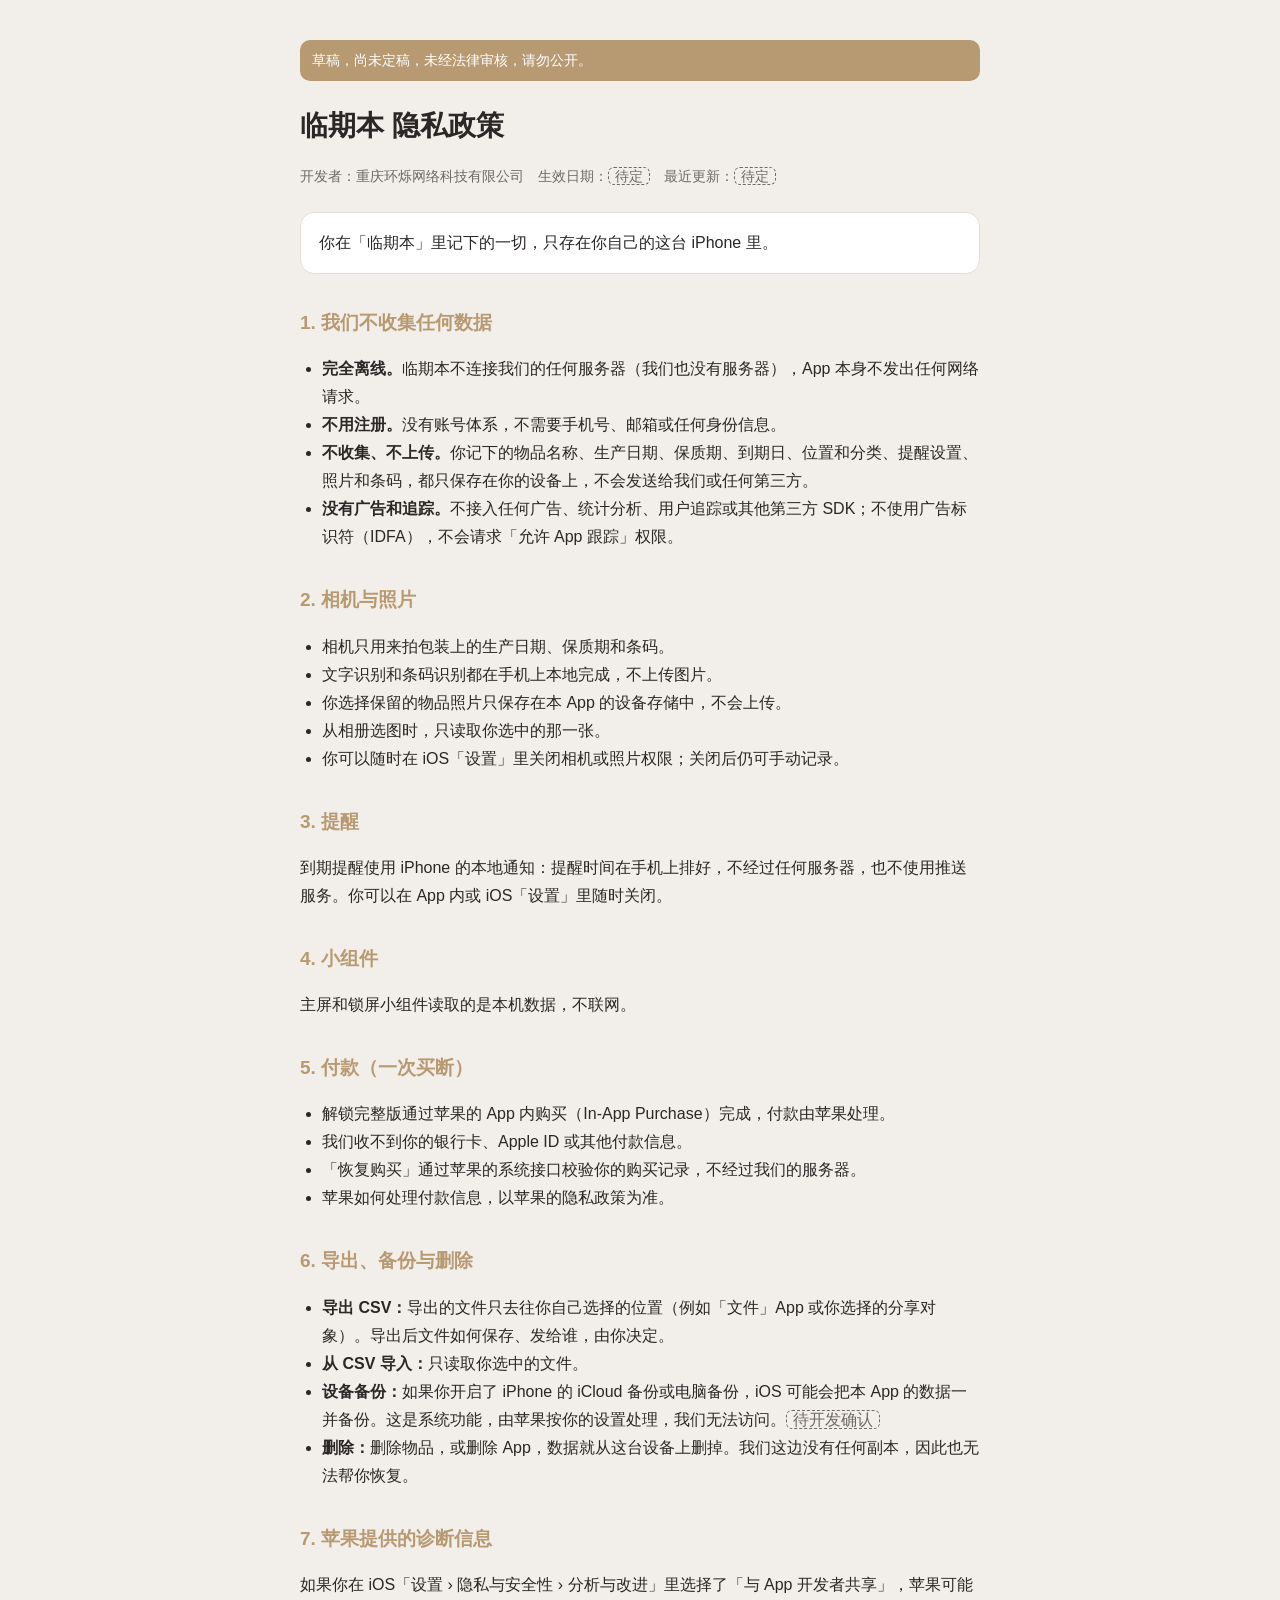
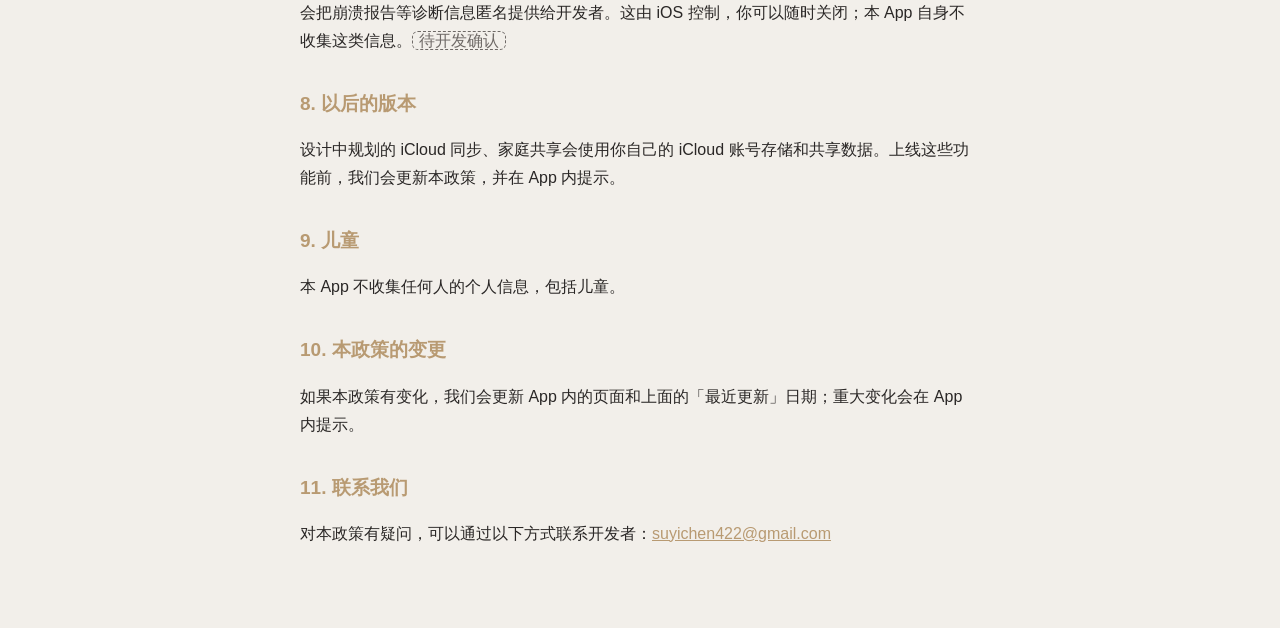
==== index.html @ 1ee403d1 "Draft privacy policy pages (zh/en)" ====
<!doctype html><html lang="zh-CN"><head><meta charset="utf-8"><meta name="viewport" content="width=device-width,initial-scale=1"><title>临期本 隐私政策</title><link rel="stylesheet" href="style.css"></head><body><main>
<a class="lang" href="en/">English</a>
<div class="draft">草稿，尚未定稿，未经法律审核，请勿公开。</div>
<h1>临期本 隐私政策</h1>
<p class="meta">开发者：重庆环烁网络科技有限公司　生效日期：<span class="ph">待定</span>　最近更新：<span class="ph">待定</span></p>
<div class="lead">你在「临期本」里记下的一切，只存在你自己的这台 iPhone 里。</div>
<h2>1. 我们不收集任何数据</h2><ul>
<li><b>完全离线。</b>临期本不连接我们的任何服务器（我们也没有服务器），App 本身不发出任何网络请求。</li>
<li><b>不用注册。</b>没有账号体系，不需要手机号、邮箱或任何身份信息。</li>
<li><b>不收集、不上传。</b>你记下的物品名称、生产日期、保质期、到期日、位置和分类、提醒设置、照片和条码，都只保存在你的设备上，不会发送给我们或任何第三方。</li>
<li><b>没有广告和追踪。</b>不接入任何广告、统计分析、用户追踪或其他第三方 SDK；不使用广告标识符（IDFA），不会请求「允许 App 跟踪」权限。</li></ul>
<h2>2. 相机与照片</h2><ul>
<li>相机只用来拍包装上的生产日期、保质期和条码。</li>
<li>文字识别和条码识别都在手机上本地完成，不上传图片。</li>
<li>你选择保留的物品照片只保存在本 App 的设备存储中，不会上传。</li>
<li>从相册选图时，只读取你选中的那一张。</li>
<li>你可以随时在 iOS「设置」里关闭相机或照片权限；关闭后仍可手动记录。</li></ul>
<h2>3. 提醒</h2><p>到期提醒使用 iPhone 的本地通知：提醒时间在手机上排好，不经过任何服务器，也不使用推送服务。你可以在 App 内或 iOS「设置」里随时关闭。</p>
<h2>4. 小组件</h2><p>主屏和锁屏小组件读取的是本机数据，不联网。</p>
<h2>5. 付款（一次买断）</h2><ul>
<li>解锁完整版通过苹果的 App 内购买（In-App Purchase）完成，付款由苹果处理。</li>
<li>我们收不到你的银行卡、Apple ID 或其他付款信息。</li>
<li>「恢复购买」通过苹果的系统接口校验你的购买记录，不经过我们的服务器。</li>
<li>苹果如何处理付款信息，以苹果的隐私政策为准。</li></ul>
<h2>6. 导出、备份与删除</h2><ul>
<li><b>导出 CSV：</b>导出的文件只去往你自己选择的位置（例如「文件」App 或你选择的分享对象）。导出后文件如何保存、发给谁，由你决定。</li>
<li><b>从 CSV 导入：</b>只读取你选中的文件。</li>
<li><b>设备备份：</b>如果你开启了 iPhone 的 iCloud 备份或电脑备份，iOS 可能会把本 App 的数据一并备份。这是系统功能，由苹果按你的设置处理，我们无法访问。<span class="ph">待开发确认</span></li>
<li><b>删除：</b>删除物品，或删除 App，数据就从这台设备上删掉。我们这边没有任何副本，因此也无法帮你恢复。</li></ul>
<h2>7. 苹果提供的诊断信息</h2><p>如果你在 iOS「设置 › 隐私与安全性 › 分析与改进」里选择了「与 App 开发者共享」，苹果可能会把崩溃报告等诊断信息匿名提供给开发者。这由 iOS 控制，你可以随时关闭；本 App 自身不收集这类信息。<span class="ph">待开发确认</span></p>
<h2>8. 以后的版本</h2><p>设计中规划的 iCloud 同步、家庭共享会使用你自己的 iCloud 账号存储和共享数据。上线这些功能前，我们会更新本政策，并在 App 内提示。</p>
<h2>9. 儿童</h2><p>本 App 不收集任何人的个人信息，包括儿童。</p>
<h2>10. 本政策的变更</h2><p>如果本政策有变化，我们会更新 App 内的页面和上面的「最近更新」日期；重大变化会在 App 内提示。</p>
<h2>11. 联系我们</h2><p>对本政策有疑问，可以通过以下方式联系开发者：<a href="mailto:suyichen422@gmail.com">suyichen422@gmail.com</a></p>
</main></body></html>
---- style.css ----
:root{--bg:#F2EFEA;--fg:#2A2726;--muted:#6E6966;--accent:#B89A72;--card:#FFFFFF;--line:#E2DDD6}
@media (prefers-color-scheme:dark){:root{--bg:#282421;--fg:#ECEDEF;--muted:#9E9A99;--accent:#D9C3A5;--card:#353336;--line:#3E3A38}}
*{box-sizing:border-box}body{margin:0;background:var(--bg);color:var(--fg);font:16px/1.75 -apple-system,BlinkMacSystemFont,"PingFang SC","Helvetica Neue",sans-serif}
main{max-width:720px;margin:0 auto;padding:40px 20px 64px}h1{font-size:28px;margin:0 0 8px}h2{font-size:19px;margin:32px 0 8px;color:var(--accent)}
.meta{color:var(--muted);font-size:14px}.lead{background:var(--card);border:1px solid var(--line);border-radius:14px;padding:16px 18px;margin:24px 0}
.draft{background:#B89A72;color:#fff;padding:8px 12px;border-radius:10px;font-size:14px;margin-bottom:20px}
.ph{border:1px dashed var(--muted);border-radius:6px;padding:0 6px;color:var(--muted)}ul{padding-left:22px}a{color:var(--accent)}.lang{float:right;font-size:14px}
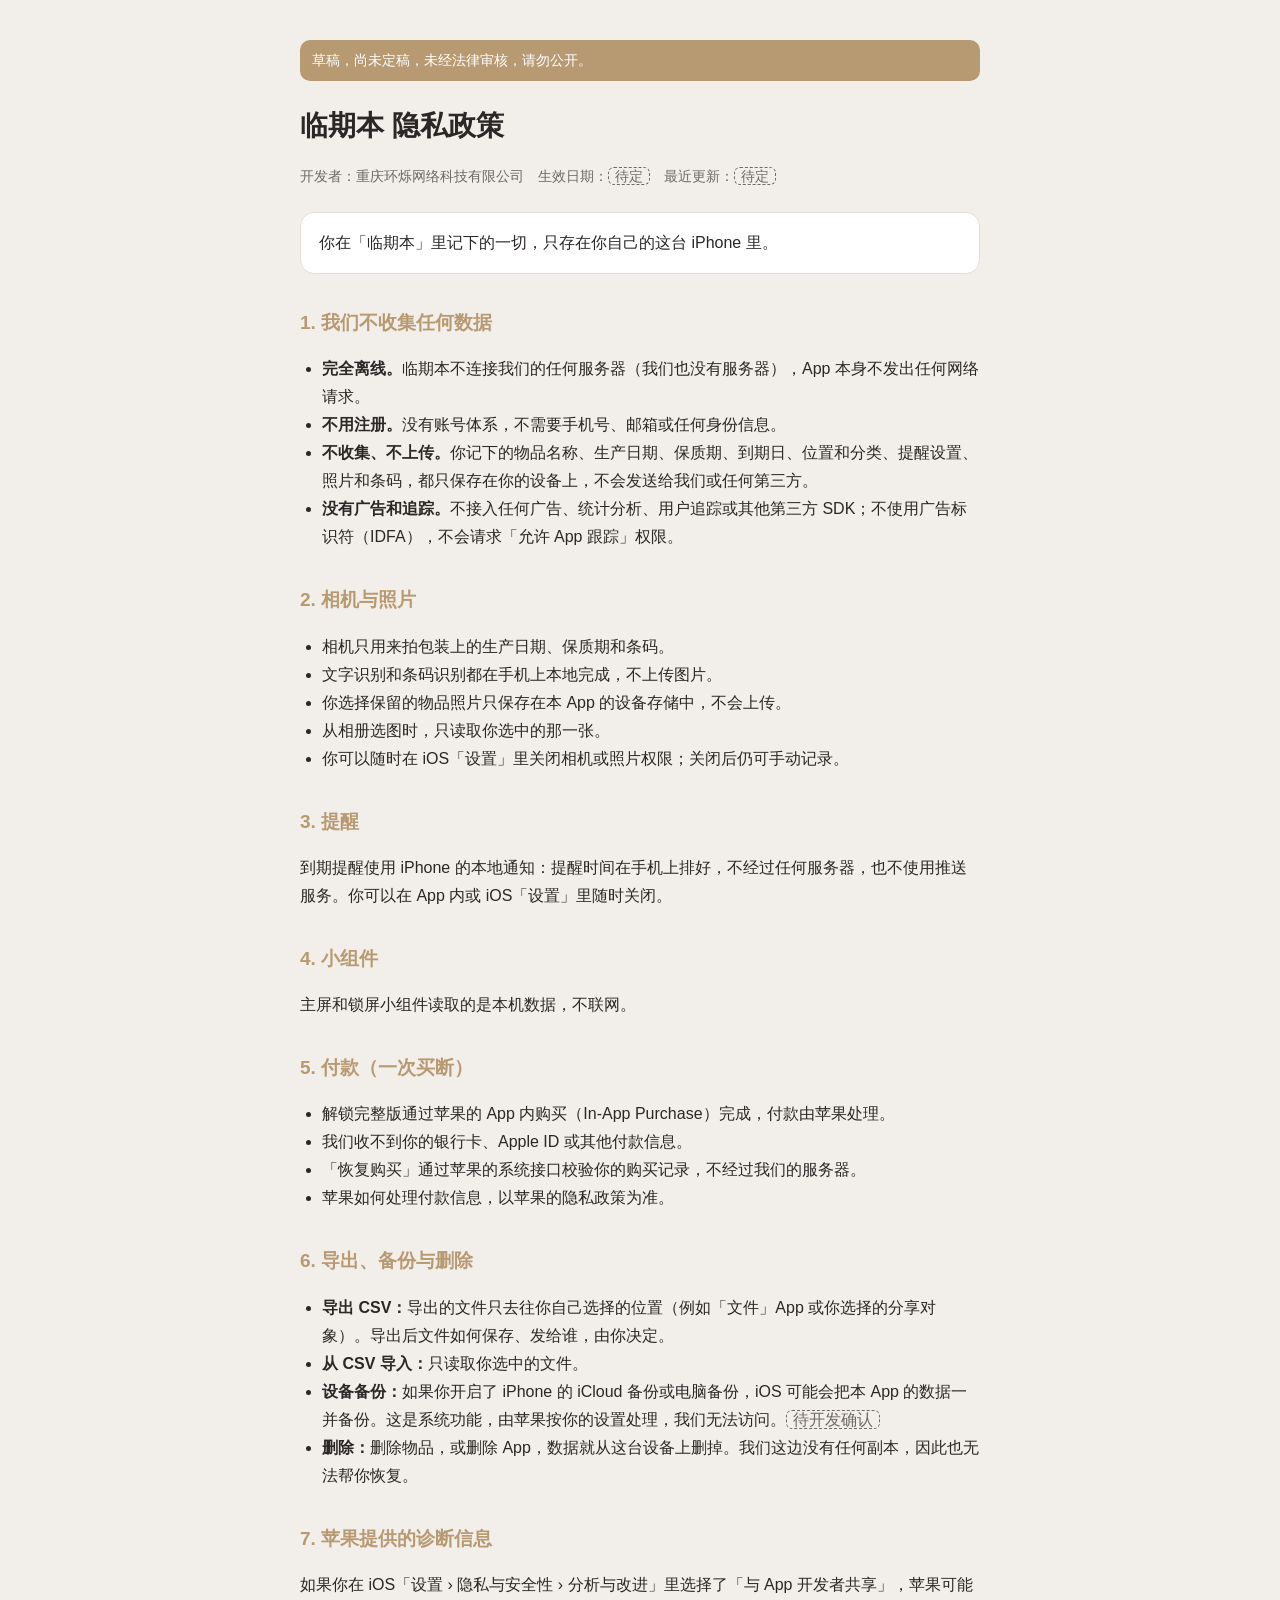
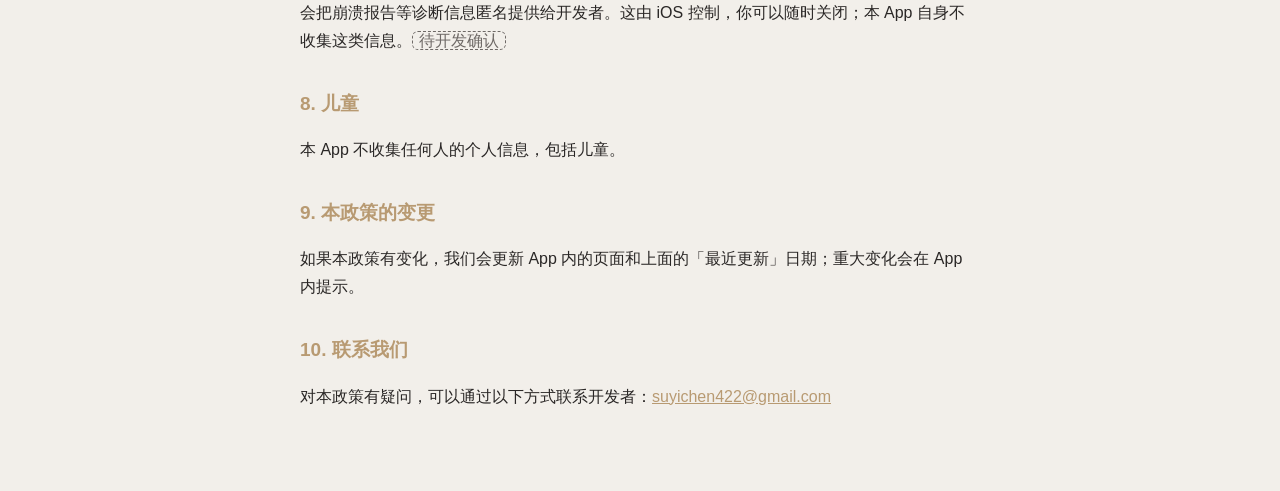
==== commit 7e5e75aa: "Remove planned V2 iCloud sync / Family Sharing section" ====
--- a/index.html
+++ b/index.html
@@ -28,8 +28,7 @@
 <li><b>设备备份：</b>如果你开启了 iPhone 的 iCloud 备份或电脑备份，iOS 可能会把本 App 的数据一并备份。这是系统功能，由苹果按你的设置处理，我们无法访问。<span class="ph">待开发确认</span></li>
 <li><b>删除：</b>删除物品，或删除 App，数据就从这台设备上删掉。我们这边没有任何副本，因此也无法帮你恢复。</li></ul>
 <h2>7. 苹果提供的诊断信息</h2><p>如果你在 iOS「设置 › 隐私与安全性 › 分析与改进」里选择了「与 App 开发者共享」，苹果可能会把崩溃报告等诊断信息匿名提供给开发者。这由 iOS 控制，你可以随时关闭；本 App 自身不收集这类信息。<span class="ph">待开发确认</span></p>
-<h2>8. 以后的版本</h2><p>设计中规划的 iCloud 同步、家庭共享会使用你自己的 iCloud 账号存储和共享数据。上线这些功能前，我们会更新本政策，并在 App 内提示。</p>
-<h2>9. 儿童</h2><p>本 App 不收集任何人的个人信息，包括儿童。</p>
-<h2>10. 本政策的变更</h2><p>如果本政策有变化，我们会更新 App 内的页面和上面的「最近更新」日期；重大变化会在 App 内提示。</p>
-<h2>11. 联系我们</h2><p>对本政策有疑问，可以通过以下方式联系开发者：<a href="mailto:suyichen422@gmail.com">suyichen422@gmail.com</a></p>
+<h2>8. 儿童</h2><p>本 App 不收集任何人的个人信息，包括儿童。</p>
+<h2>9. 本政策的变更</h2><p>如果本政策有变化，我们会更新 App 内的页面和上面的「最近更新」日期；重大变化会在 App 内提示。</p>
+<h2>10. 联系我们</h2><p>对本政策有疑问，可以通过以下方式联系开发者：<a href="mailto:suyichen422@gmail.com">suyichen422@gmail.com</a></p>
 </main></body></html>
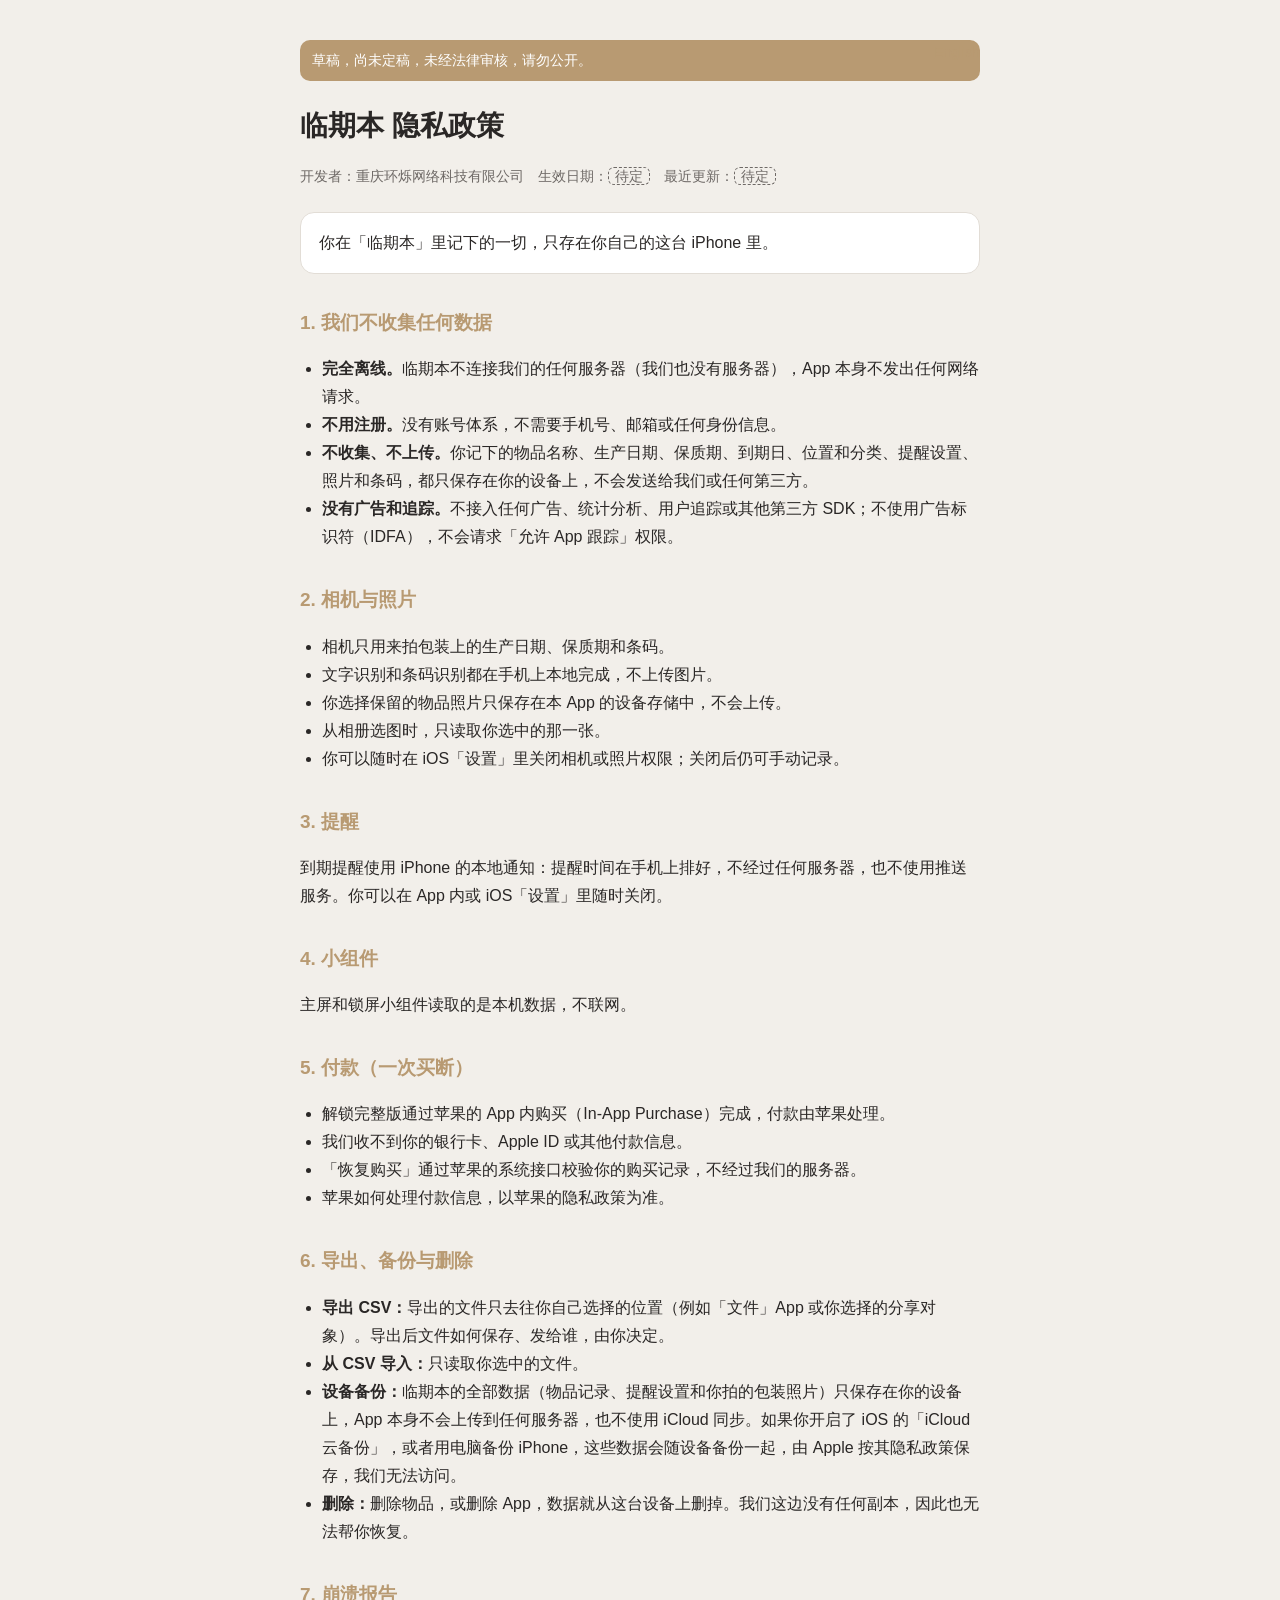
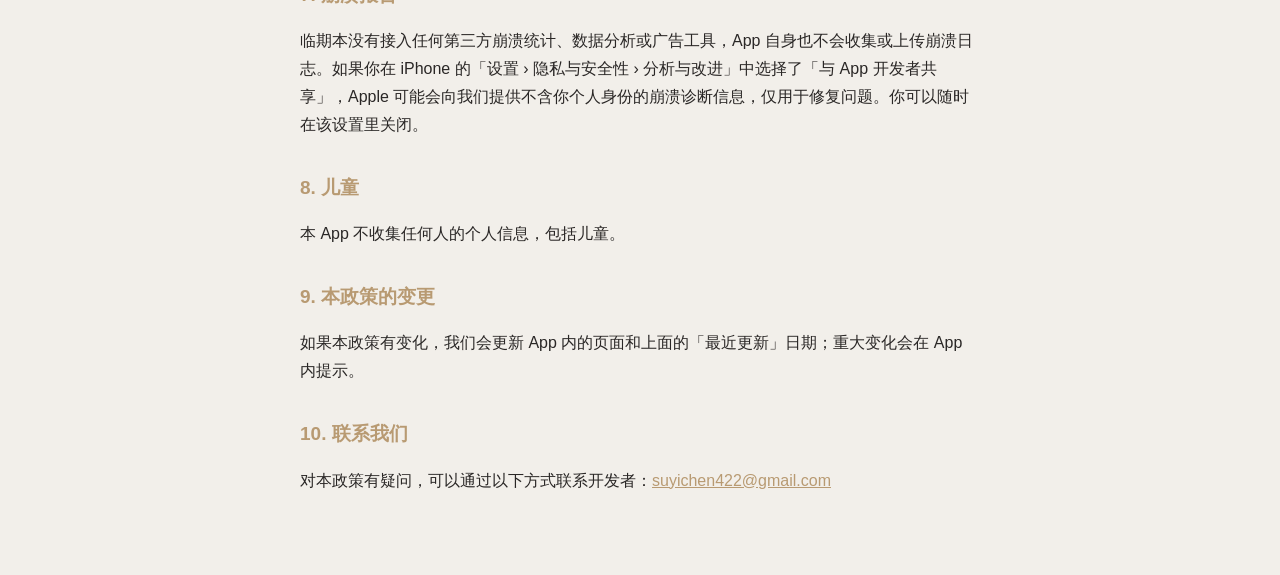
==== commit 97d2142c: "Finalize backup and crash report sections per code review" ====
--- a/index.html
+++ b/index.html
@@ -25,9 +25,9 @@
 <h2>6. 导出、备份与删除</h2><ul>
 <li><b>导出 CSV：</b>导出的文件只去往你自己选择的位置（例如「文件」App 或你选择的分享对象）。导出后文件如何保存、发给谁，由你决定。</li>
 <li><b>从 CSV 导入：</b>只读取你选中的文件。</li>
-<li><b>设备备份：</b>如果你开启了 iPhone 的 iCloud 备份或电脑备份，iOS 可能会把本 App 的数据一并备份。这是系统功能，由苹果按你的设置处理，我们无法访问。<span class="ph">待开发确认</span></li>
+<li><b>设备备份：</b>临期本的全部数据（物品记录、提醒设置和你拍的包装照片）只保存在你的设备上，App 本身不会上传到任何服务器，也不使用 iCloud 同步。如果你开启了 iOS 的「iCloud 云备份」，或者用电脑备份 iPhone，这些数据会随设备备份一起，由 Apple 按其隐私政策保存，我们无法访问。</li>
 <li><b>删除：</b>删除物品，或删除 App，数据就从这台设备上删掉。我们这边没有任何副本，因此也无法帮你恢复。</li></ul>
-<h2>7. 苹果提供的诊断信息</h2><p>如果你在 iOS「设置 › 隐私与安全性 › 分析与改进」里选择了「与 App 开发者共享」，苹果可能会把崩溃报告等诊断信息匿名提供给开发者。这由 iOS 控制，你可以随时关闭；本 App 自身不收集这类信息。<span class="ph">待开发确认</span></p>
+<h2>7. 崩溃报告</h2><p>临期本没有接入任何第三方崩溃统计、数据分析或广告工具，App 自身也不会收集或上传崩溃日志。如果你在 iPhone 的「设置 › 隐私与安全性 › 分析与改进」中选择了「与 App 开发者共享」，Apple 可能会向我们提供不含你个人身份的崩溃诊断信息，仅用于修复问题。你可以随时在该设置里关闭。</p>
 <h2>8. 儿童</h2><p>本 App 不收集任何人的个人信息，包括儿童。</p>
 <h2>9. 本政策的变更</h2><p>如果本政策有变化，我们会更新 App 内的页面和上面的「最近更新」日期；重大变化会在 App 内提示。</p>
 <h2>10. 联系我们</h2><p>对本政策有疑问，可以通过以下方式联系开发者：<a href="mailto:suyichen422@gmail.com">suyichen422@gmail.com</a></p>
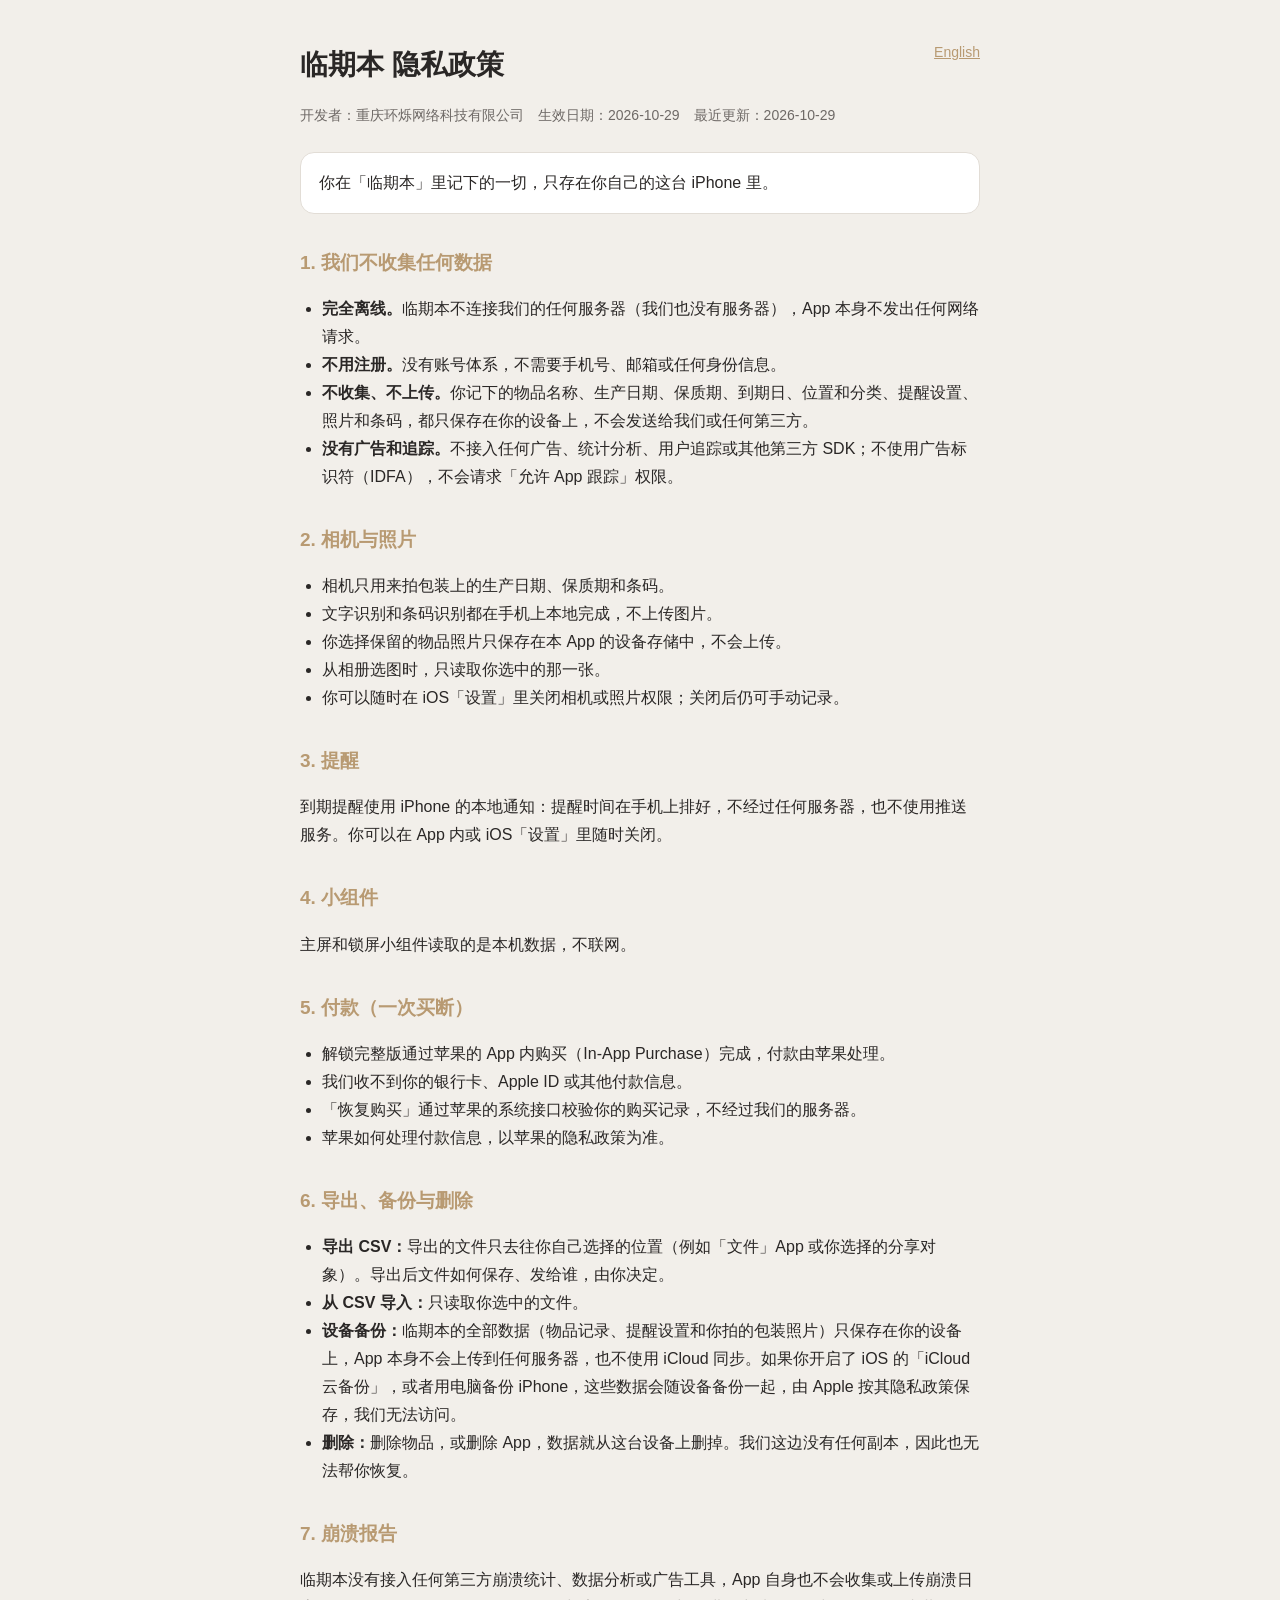
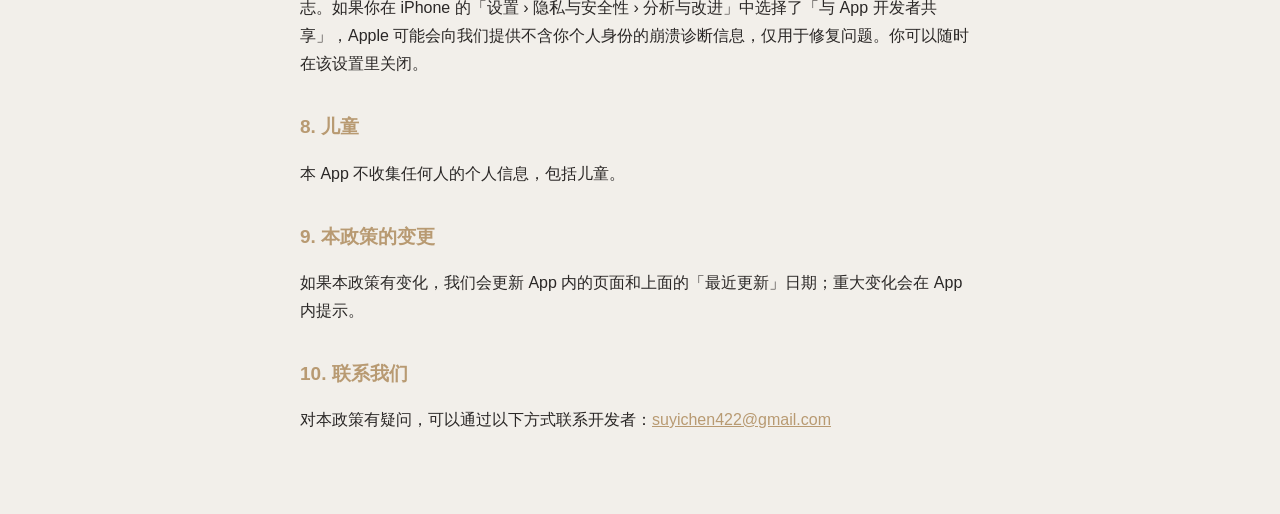
==== commit cddf8189: "Publish: set effective date 2026-10-29, remove draft banner" ====
--- a/index.html
+++ b/index.html
@@ -1,8 +1,7 @@
 <!doctype html><html lang="zh-CN"><head><meta charset="utf-8"><meta name="viewport" content="width=device-width,initial-scale=1"><title>临期本 隐私政策</title><link rel="stylesheet" href="style.css"></head><body><main>
 <a class="lang" href="en/">English</a>
-<div class="draft">草稿，尚未定稿，未经法律审核，请勿公开。</div>
 <h1>临期本 隐私政策</h1>
-<p class="meta">开发者：重庆环烁网络科技有限公司　生效日期：<span class="ph">待定</span>　最近更新：<span class="ph">待定</span></p>
+<p class="meta">开发者：重庆环烁网络科技有限公司　生效日期：2026-10-29　最近更新：2026-10-29</p>
 <div class="lead">你在「临期本」里记下的一切，只存在你自己的这台 iPhone 里。</div>
 <h2>1. 我们不收集任何数据</h2><ul>
 <li><b>完全离线。</b>临期本不连接我们的任何服务器（我们也没有服务器），App 本身不发出任何网络请求。</li>
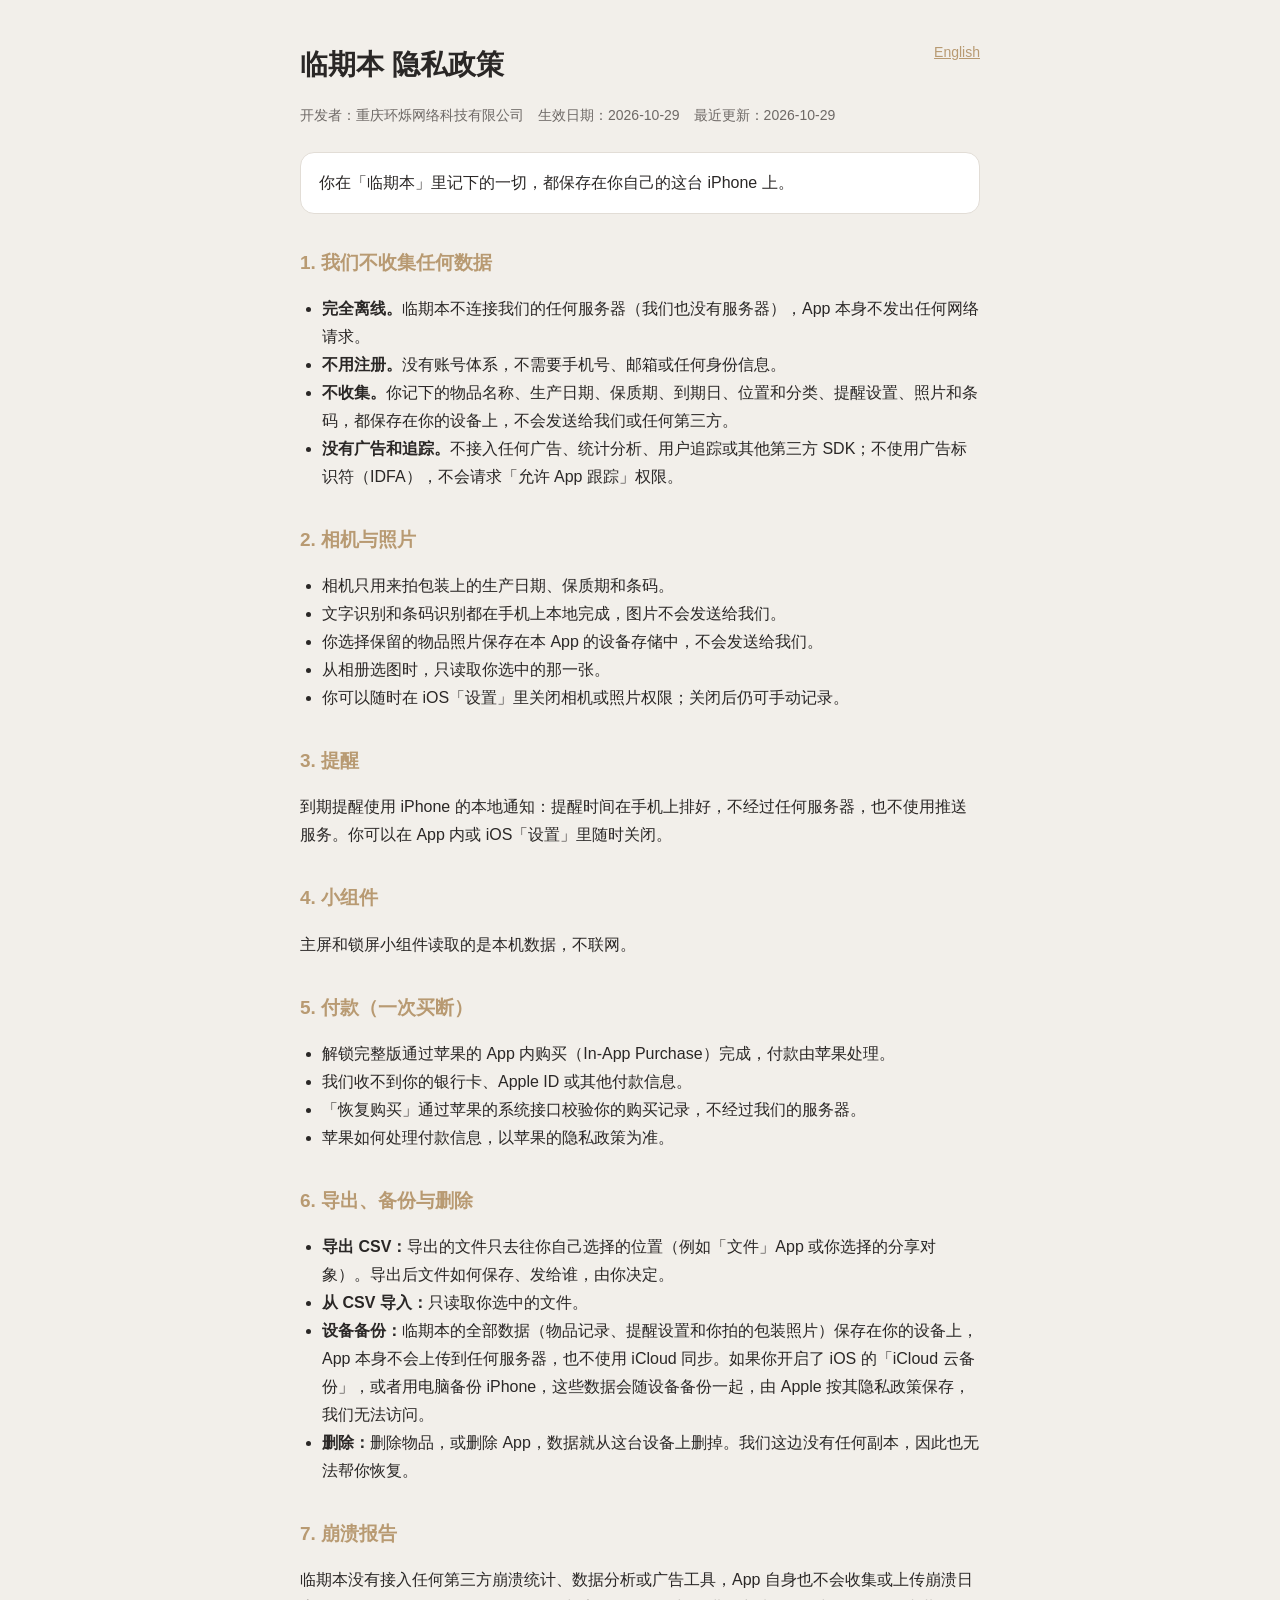
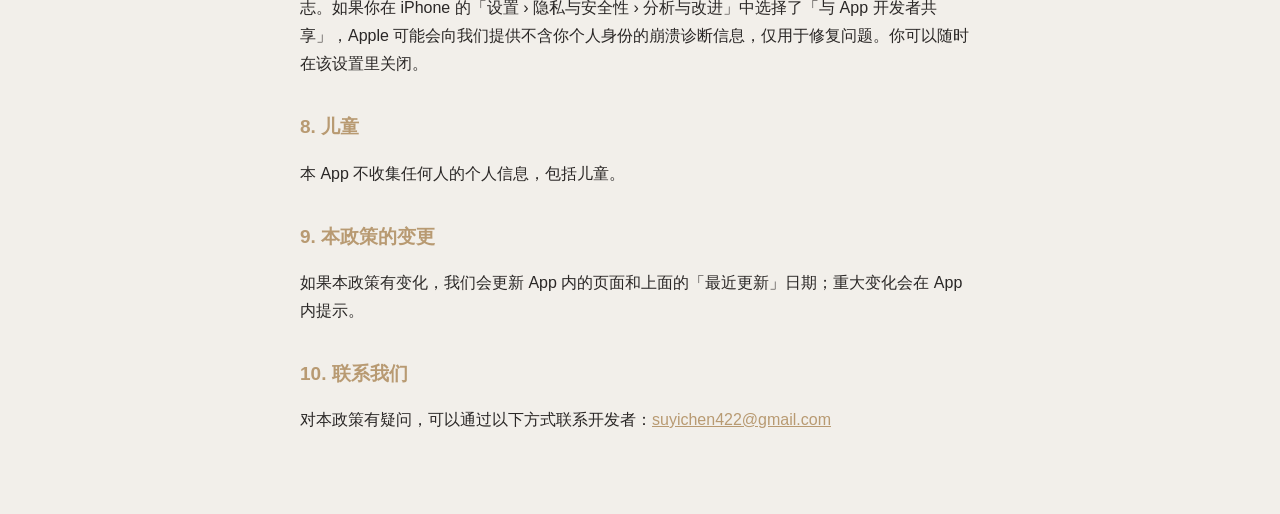
==== commit 7ba7f63f: "Unify data location wording (approved by 亦辰)" ====
--- a/index.html
+++ b/index.html
@@ -2,16 +2,16 @@
 <a class="lang" href="en/">English</a>
 <h1>临期本 隐私政策</h1>
 <p class="meta">开发者：重庆环烁网络科技有限公司　生效日期：2026-10-29　最近更新：2026-10-29</p>
-<div class="lead">你在「临期本」里记下的一切，只存在你自己的这台 iPhone 里。</div>
+<div class="lead">你在「临期本」里记下的一切，都保存在你自己的这台 iPhone 上。</div>
 <h2>1. 我们不收集任何数据</h2><ul>
 <li><b>完全离线。</b>临期本不连接我们的任何服务器（我们也没有服务器），App 本身不发出任何网络请求。</li>
 <li><b>不用注册。</b>没有账号体系，不需要手机号、邮箱或任何身份信息。</li>
-<li><b>不收集、不上传。</b>你记下的物品名称、生产日期、保质期、到期日、位置和分类、提醒设置、照片和条码，都只保存在你的设备上，不会发送给我们或任何第三方。</li>
+<li><b>不收集。</b>你记下的物品名称、生产日期、保质期、到期日、位置和分类、提醒设置、照片和条码，都保存在你的设备上，不会发送给我们或任何第三方。</li>
 <li><b>没有广告和追踪。</b>不接入任何广告、统计分析、用户追踪或其他第三方 SDK；不使用广告标识符（IDFA），不会请求「允许 App 跟踪」权限。</li></ul>
 <h2>2. 相机与照片</h2><ul>
 <li>相机只用来拍包装上的生产日期、保质期和条码。</li>
-<li>文字识别和条码识别都在手机上本地完成，不上传图片。</li>
-<li>你选择保留的物品照片只保存在本 App 的设备存储中，不会上传。</li>
+<li>文字识别和条码识别都在手机上本地完成，图片不会发送给我们。</li>
+<li>你选择保留的物品照片保存在本 App 的设备存储中，不会发送给我们。</li>
 <li>从相册选图时，只读取你选中的那一张。</li>
 <li>你可以随时在 iOS「设置」里关闭相机或照片权限；关闭后仍可手动记录。</li></ul>
 <h2>3. 提醒</h2><p>到期提醒使用 iPhone 的本地通知：提醒时间在手机上排好，不经过任何服务器，也不使用推送服务。你可以在 App 内或 iOS「设置」里随时关闭。</p>
@@ -24,7 +24,7 @@
 <h2>6. 导出、备份与删除</h2><ul>
 <li><b>导出 CSV：</b>导出的文件只去往你自己选择的位置（例如「文件」App 或你选择的分享对象）。导出后文件如何保存、发给谁，由你决定。</li>
 <li><b>从 CSV 导入：</b>只读取你选中的文件。</li>
-<li><b>设备备份：</b>临期本的全部数据（物品记录、提醒设置和你拍的包装照片）只保存在你的设备上，App 本身不会上传到任何服务器，也不使用 iCloud 同步。如果你开启了 iOS 的「iCloud 云备份」，或者用电脑备份 iPhone，这些数据会随设备备份一起，由 Apple 按其隐私政策保存，我们无法访问。</li>
+<li><b>设备备份：</b>临期本的全部数据（物品记录、提醒设置和你拍的包装照片）保存在你的设备上，App 本身不会上传到任何服务器，也不使用 iCloud 同步。如果你开启了 iOS 的「iCloud 云备份」，或者用电脑备份 iPhone，这些数据会随设备备份一起，由 Apple 按其隐私政策保存，我们无法访问。</li>
 <li><b>删除：</b>删除物品，或删除 App，数据就从这台设备上删掉。我们这边没有任何副本，因此也无法帮你恢复。</li></ul>
 <h2>7. 崩溃报告</h2><p>临期本没有接入任何第三方崩溃统计、数据分析或广告工具，App 自身也不会收集或上传崩溃日志。如果你在 iPhone 的「设置 › 隐私与安全性 › 分析与改进」中选择了「与 App 开发者共享」，Apple 可能会向我们提供不含你个人身份的崩溃诊断信息，仅用于修复问题。你可以随时在该设置里关闭。</p>
 <h2>8. 儿童</h2><p>本 App 不收集任何人的个人信息，包括儿童。</p>
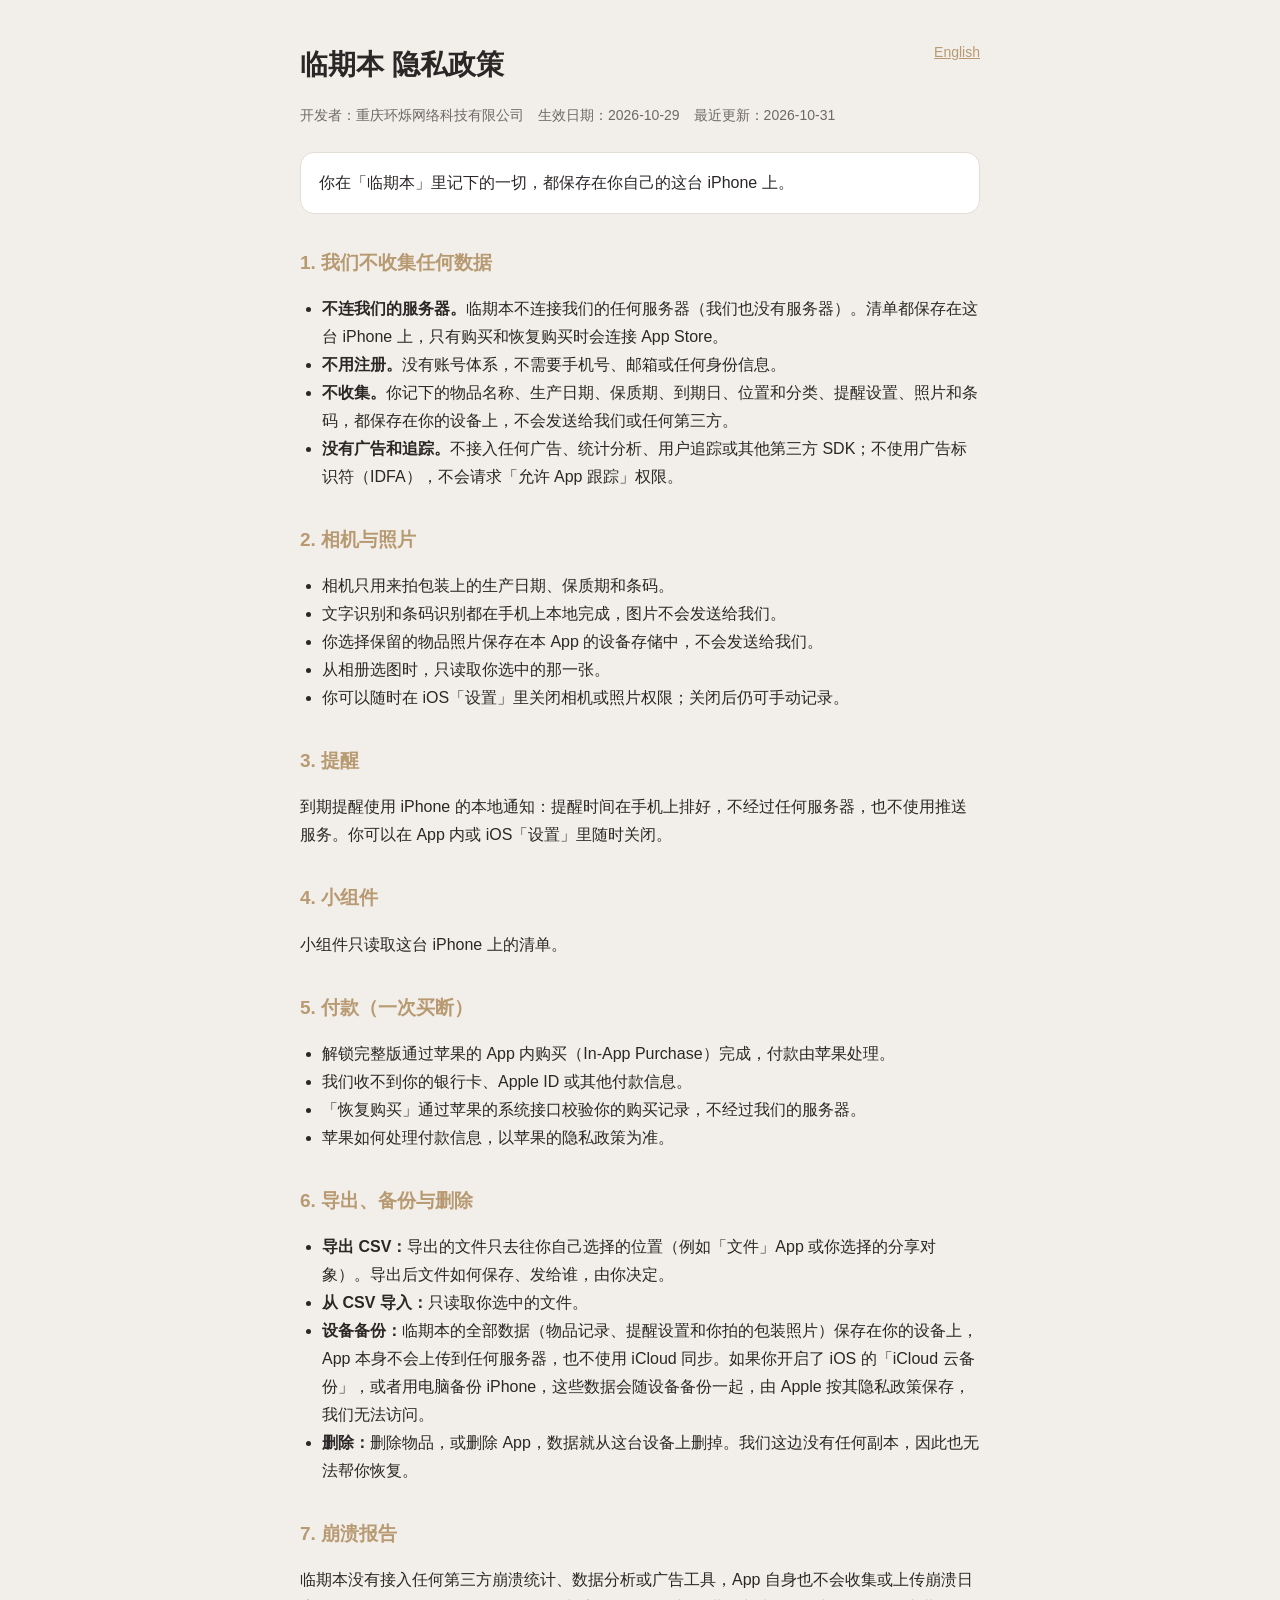
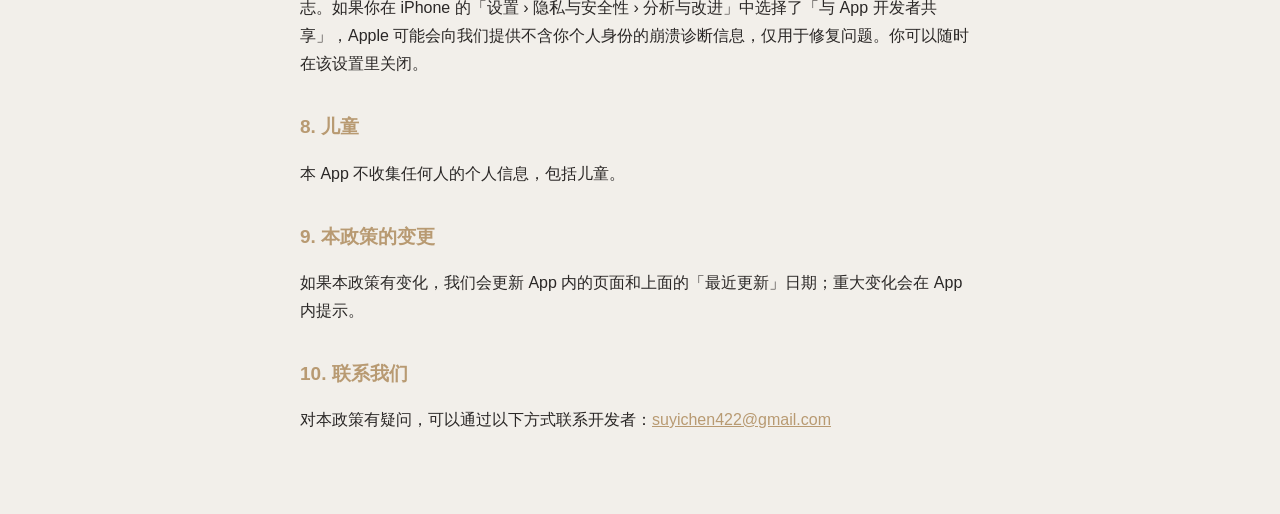
==== commit 97a6ac40: "Clarify App Store connection for purchase/restore; update date (approved by 亦辰 2026-10-31)" ====
--- a/index.html
+++ b/index.html
@@ -1,10 +1,10 @@
 <!doctype html><html lang="zh-CN"><head><meta charset="utf-8"><meta name="viewport" content="width=device-width,initial-scale=1"><title>临期本 隐私政策</title><link rel="stylesheet" href="style.css"></head><body><main>
 <a class="lang" href="en/">English</a>
 <h1>临期本 隐私政策</h1>
-<p class="meta">开发者：重庆环烁网络科技有限公司　生效日期：2026-10-29　最近更新：2026-10-29</p>
+<p class="meta">开发者：重庆环烁网络科技有限公司　生效日期：2026-10-29　最近更新：2026-10-31</p>
 <div class="lead">你在「临期本」里记下的一切，都保存在你自己的这台 iPhone 上。</div>
 <h2>1. 我们不收集任何数据</h2><ul>
-<li><b>完全离线。</b>临期本不连接我们的任何服务器（我们也没有服务器），App 本身不发出任何网络请求。</li>
+<li><b>不连我们的服务器。</b>临期本不连接我们的任何服务器（我们也没有服务器）。清单都保存在这台 iPhone 上，只有购买和恢复购买时会连接 App Store。</li>
 <li><b>不用注册。</b>没有账号体系，不需要手机号、邮箱或任何身份信息。</li>
 <li><b>不收集。</b>你记下的物品名称、生产日期、保质期、到期日、位置和分类、提醒设置、照片和条码，都保存在你的设备上，不会发送给我们或任何第三方。</li>
 <li><b>没有广告和追踪。</b>不接入任何广告、统计分析、用户追踪或其他第三方 SDK；不使用广告标识符（IDFA），不会请求「允许 App 跟踪」权限。</li></ul>
@@ -15,7 +15,7 @@
 <li>从相册选图时，只读取你选中的那一张。</li>
 <li>你可以随时在 iOS「设置」里关闭相机或照片权限；关闭后仍可手动记录。</li></ul>
 <h2>3. 提醒</h2><p>到期提醒使用 iPhone 的本地通知：提醒时间在手机上排好，不经过任何服务器，也不使用推送服务。你可以在 App 内或 iOS「设置」里随时关闭。</p>
-<h2>4. 小组件</h2><p>主屏和锁屏小组件读取的是本机数据，不联网。</p>
+<h2>4. 小组件</h2><p>小组件只读取这台 iPhone 上的清单。</p>
 <h2>5. 付款（一次买断）</h2><ul>
 <li>解锁完整版通过苹果的 App 内购买（In-App Purchase）完成，付款由苹果处理。</li>
 <li>我们收不到你的银行卡、Apple ID 或其他付款信息。</li>
